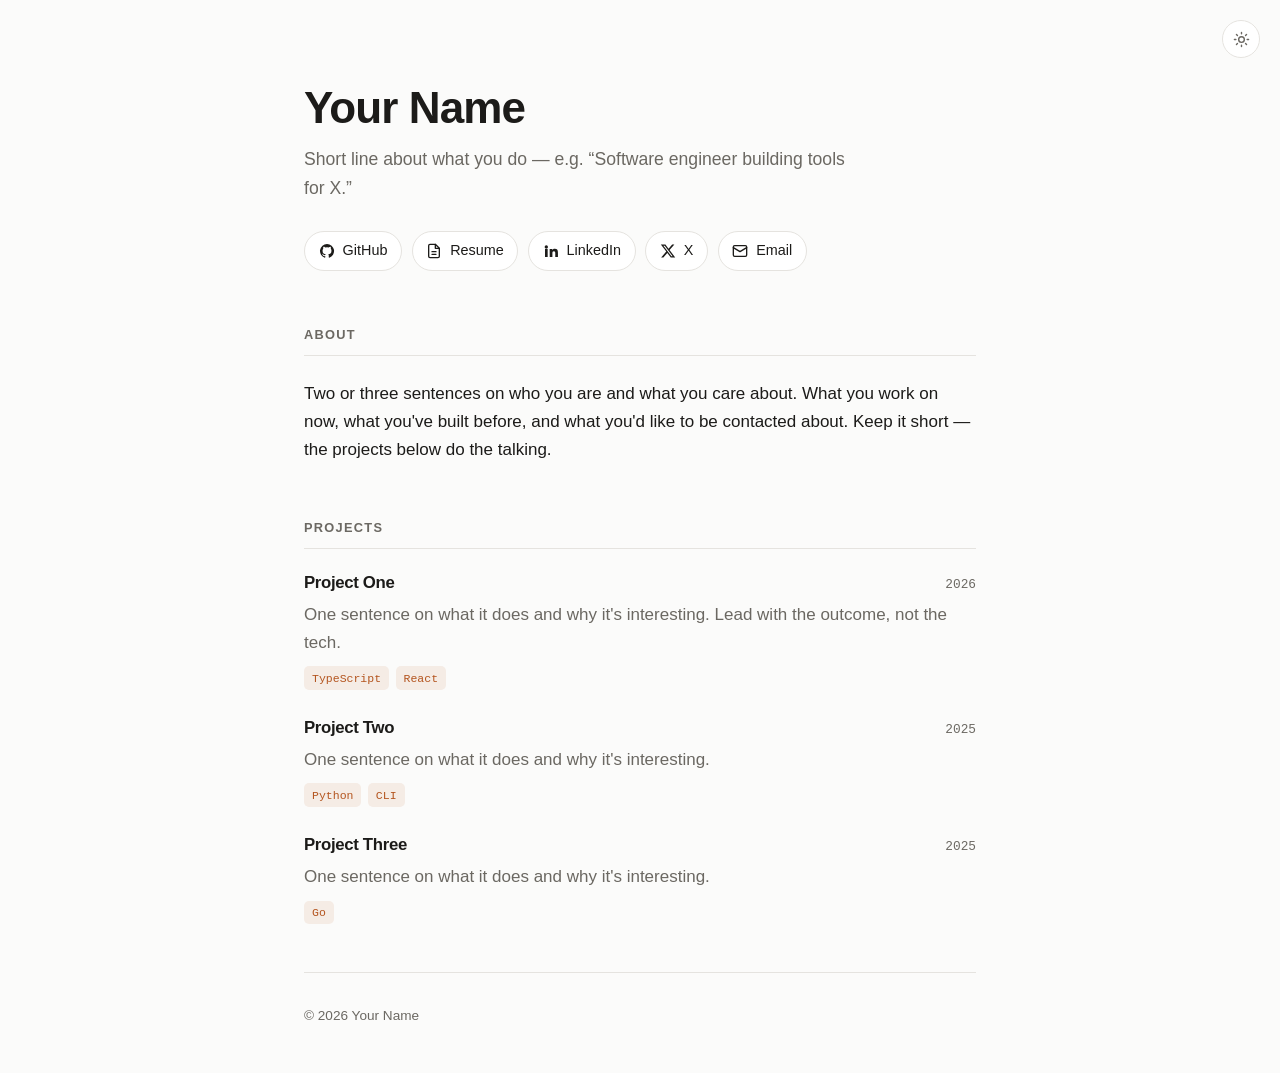
==== index.html @ d5c64ebb "Add personal site scaffold Static HTML/CSS/JS with no build step: intro and link row, about section," ====
<!DOCTYPE html>
<html lang="en">
<head>
  <meta charset="UTF-8">
  <meta name="viewport" content="width=device-width, initial-scale=1.0">
  <title>Your Name — Personal Site</title>
  <meta name="description" content="Personal site of Your Name — projects, writing, and links.">

  <!-- Open Graph / social preview -->
  <meta property="og:title" content="Your Name">
  <meta property="og:description" content="Projects, writing, and links.">
  <meta property="og:type" content="website">

  <link rel="stylesheet" href="styles.css">
  <link rel="icon" href="data:image/svg+xml,<svg xmlns='http://www.w3.org/2000/svg' viewBox='0 0 100 100'><text y='.9em' font-size='90'>👋</text></svg>">
</head>
<body>
  <button class="theme-toggle" id="themeToggle" aria-label="Toggle color theme" title="Toggle theme">
    <svg class="icon-sun" viewBox="0 0 24 24" aria-hidden="true"><circle cx="12" cy="12" r="4"/><path d="M12 2v2M12 20v2M4.9 4.9l1.4 1.4M17.7 17.7l1.4 1.4M2 12h2M20 12h2M4.9 19.1l1.4-1.4M17.7 6.3l1.4-1.4"/></svg>
    <svg class="icon-moon" viewBox="0 0 24 24" aria-hidden="true"><path d="M21 12.8A9 9 0 1111.2 3a7 7 0 009.8 9.8z"/></svg>
  </button>

  <main>
    <!-- ── Intro ─────────────────────────────────────────── -->
    <header class="intro">
      <h1>Your Name</h1>
      <p class="tagline">Short line about what you do — e.g. “Software engineer building tools for X.”</p>

      <nav class="links" aria-label="Profiles and documents">
        <a class="link-pill" href="https://github.com/yourhandle" rel="me noopener" target="_blank">
          <svg viewBox="0 0 24 24" aria-hidden="true"><path d="M12 1.5a10.5 10.5 0 00-3.32 20.47c.53.1.72-.23.72-.5v-1.8c-2.92.63-3.54-1.4-3.54-1.4-.48-1.22-1.17-1.55-1.17-1.55-.96-.65.07-.64.07-.64 1.06.08 1.61 1.09 1.61 1.09.94 1.6 2.47 1.14 3.07.87.1-.68.37-1.15.67-1.41-2.33-.27-4.78-1.17-4.78-5.19 0-1.15.41-2.09 1.09-2.82-.11-.27-.47-1.34.1-2.79 0 0 .88-.28 2.88 1.08a10 10 0 015.25 0c2-1.36 2.88-1.08 2.88-1.08.57 1.45.21 2.52.1 2.79.68.73 1.09 1.67 1.09 2.82 0 4.03-2.46 4.92-4.8 5.18.38.33.71.97.71 1.96v2.9c0 .28.19.61.73.5A10.5 10.5 0 0012 1.5z"/></svg>
          GitHub
        </a>
        <a class="link-pill" href="resume.pdf" target="_blank">
          <svg viewBox="0 0 24 24" aria-hidden="true" fill="none" stroke="currentColor" stroke-width="2"><path d="M14 2H6a2 2 0 00-2 2v16a2 2 0 002 2h12a2 2 0 002-2V8z"/><path d="M14 2v6h6M9 13h6M9 17h6"/></svg>
          Resume
        </a>
        <a class="link-pill" href="https://linkedin.com/in/yourhandle" rel="me noopener" target="_blank">
          <svg viewBox="0 0 24 24" aria-hidden="true"><path d="M4.98 3.5a2.5 2.5 0 11-.02 5 2.5 2.5 0 01.02-5zM3 9h4v12H3zM10 9h3.8v1.65h.05c.53-.95 1.83-1.95 3.77-1.95 4.03 0 4.78 2.5 4.78 5.75V21h-4v-5.65c0-1.35-.03-3.08-2-3.08-2 0-2.3 1.46-2.3 2.98V21h-4z"/></svg>
          LinkedIn
        </a>
        <a class="link-pill" href="https://x.com/yourhandle" rel="me noopener" target="_blank">
          <svg viewBox="0 0 24 24" aria-hidden="true"><path d="M18.24 2.25h3.31l-7.23 8.26 8.5 11.24h-6.65l-5.21-6.82-5.96 6.82H1.68l7.73-8.84L1.25 2.25h6.82l4.71 6.23zm-1.16 17.52h1.83L7.02 4.13H5.05z"/></svg>
          X
        </a>
        <a class="link-pill" href="mailto:you@example.com">
          <svg viewBox="0 0 24 24" aria-hidden="true" fill="none" stroke="currentColor" stroke-width="2"><rect x="2" y="4" width="20" height="16" rx="2"/><path d="M2 7l10 6 10-6"/></svg>
          Email
        </a>
      </nav>
    </header>

    <!-- ── About ─────────────────────────────────────────── -->
    <section class="section" id="about">
      <h2>About</h2>
      <p>
        Two or three sentences on who you are and what you care about. What you
        work on now, what you've built before, and what you'd like to be contacted
        about. Keep it short — the projects below do the talking.
      </p>
    </section>

    <!-- ── Projects ──────────────────────────────────────── -->
    <section class="section" id="projects">
      <h2>Projects</h2>
      <ul class="project-list">

        <li class="project">
          <div class="project-head">
            <h3><a href="https://github.com/yourhandle/project-one" target="_blank" rel="noopener">Project One</a></h3>
            <span class="year">2026</span>
          </div>
          <p>One sentence on what it does and why it's interesting. Lead with the outcome, not the tech.</p>
          <ul class="tags">
            <li>TypeScript</li>
            <li>React</li>
          </ul>
        </li>

        <li class="project">
          <div class="project-head">
            <h3><a href="https://github.com/yourhandle/project-two" target="_blank" rel="noopener">Project Two</a></h3>
            <span class="year">2025</span>
          </div>
          <p>One sentence on what it does and why it's interesting.</p>
          <ul class="tags">
            <li>Python</li>
            <li>CLI</li>
          </ul>
        </li>

        <li class="project">
          <div class="project-head">
            <h3><a href="https://github.com/yourhandle/project-three" target="_blank" rel="noopener">Project Three</a></h3>
            <span class="year">2025</span>
          </div>
          <p>One sentence on what it does and why it's interesting.</p>
          <ul class="tags">
            <li>Go</li>
          </ul>
        </li>

      </ul>
    </section>
  </main>

  <footer>
    <p>© <span id="year">2026</span> Your Name</p>
  </footer>

  <script src="main.js"></script>
</body>
</html>
---- styles.css ----
/* ── Design tokens ─────────────────────────────────────── */
:root {
  --bg:        #fbfbfa;
  --surface:   #ffffff;
  --border:    #e5e3df;
  --text:      #1c1b19;
  --text-soft: #6b6862;
  --accent:    #b4551f;
  --accent-bg: #f5ece5;

  --radius: 10px;
  --measure: 42rem;
  --font: ui-sans-serif, -apple-system, "Segoe UI", Roboto, Helvetica, Arial, sans-serif;
  --mono: ui-monospace, "SF Mono", "Cascadia Mono", Menlo, Consolas, monospace;
}

@media (prefers-color-scheme: dark) {
  :root {
    --bg:        #161513;
    --surface:   #1e1d1a;
    --border:    #33312d;
    --text:      #edeae4;
    --text-soft: #9d988f;
    --accent:    #e08b57;
    --accent-bg: #2a231d;
  }
}

/* Explicit toggle always wins over the media query. */
:root[data-theme="light"] {
  --bg: #fbfbfa; --surface: #ffffff; --border: #e5e3df;
  --text: #1c1b19; --text-soft: #6b6862;
  --accent: #b4551f; --accent-bg: #f5ece5;
}
:root[data-theme="dark"] {
  --bg: #161513; --surface: #1e1d1a; --border: #33312d;
  --text: #edeae4; --text-soft: #9d988f;
  --accent: #e08b57; --accent-bg: #2a231d;
}

/* ── Base ──────────────────────────────────────────────── */
* { box-sizing: border-box; }

body {
  margin: 0;
  padding: 0 1.5rem;
  background: var(--bg);
  color: var(--text);
  font-family: var(--font);
  font-size: 17px;
  line-height: 1.65;
  -webkit-font-smoothing: antialiased;
}

main { max-width: var(--measure); margin: 0 auto; padding: 5rem 0 3rem; }

h1, h2, h3 { line-height: 1.25; margin: 0; font-weight: 640; letter-spacing: -0.02em; }
p { margin: 0 0 1rem; }

a { color: var(--accent); text-decoration: none; }
a:hover { text-decoration: underline; text-underline-offset: 3px; }

:focus-visible {
  outline: 2px solid var(--accent);
  outline-offset: 3px;
  border-radius: 4px;
}

/* ── Intro ─────────────────────────────────────────────── */
.intro h1 { font-size: clamp(2rem, 6vw, 2.75rem); }

.tagline {
  color: var(--text-soft);
  font-size: 1.1rem;
  margin: 0.6rem 0 1.75rem;
  max-width: 34rem;
}

.links {
  display: flex;
  flex-wrap: wrap;
  gap: 0.6rem;
}

.link-pill {
  display: inline-flex;
  align-items: center;
  gap: 0.5rem;
  padding: 0.45rem 0.85rem;
  background: var(--surface);
  border: 1px solid var(--border);
  border-radius: 999px;
  color: var(--text);
  font-size: 0.9rem;
  font-weight: 520;
  transition: border-color 0.15s, color 0.15s, transform 0.15s;
}

.link-pill:hover {
  border-color: var(--accent);
  color: var(--accent);
  text-decoration: none;
  transform: translateY(-1px);
}

.link-pill svg { width: 16px; height: 16px; fill: currentColor; flex: none; }
.link-pill svg[stroke] { fill: none; stroke: currentColor; stroke-linecap: round; stroke-linejoin: round; }

/* ── Sections ──────────────────────────────────────────── */
.section { margin-top: 3.5rem; }

.section > h2 {
  font-size: 0.8rem;
  text-transform: uppercase;
  letter-spacing: 0.1em;
  color: var(--text-soft);
  font-weight: 600;
  padding-bottom: 0.75rem;
  margin-bottom: 1.5rem;
  border-bottom: 1px solid var(--border);
}

/* ── Projects ──────────────────────────────────────────── */
.project-list { list-style: none; margin: 0; padding: 0; display: grid; gap: 1.75rem; }

.project-head {
  display: flex;
  align-items: baseline;
  justify-content: space-between;
  gap: 1rem;
  margin-bottom: 0.35rem;
}

.project h3 { font-size: 1.05rem; }
.project h3 a { color: var(--text); }
.project h3 a:hover { color: var(--accent); }

.year { font-family: var(--mono); font-size: 0.8rem; color: var(--text-soft); flex: none; }

.project p { color: var(--text-soft); margin: 0 0 0.6rem; }

.tags { list-style: none; display: flex; flex-wrap: wrap; gap: 0.4rem; margin: 0; padding: 0; }

.tags li {
  font-family: var(--mono);
  font-size: 0.72rem;
  padding: 0.15rem 0.5rem;
  border-radius: 5px;
  background: var(--accent-bg);
  color: var(--accent);
}

/* ── Footer ────────────────────────────────────────────── */
footer {
  max-width: var(--measure);
  margin: 0 auto;
  padding: 2rem 0 3rem;
  border-top: 1px solid var(--border);
  color: var(--text-soft);
  font-size: 0.85rem;
}
footer p { margin: 0; }

/* ── Theme toggle ──────────────────────────────────────── */
.theme-toggle {
  position: fixed;
  top: 1.25rem;
  right: 1.25rem;
  width: 38px;
  height: 38px;
  display: grid;
  place-items: center;
  background: var(--surface);
  border: 1px solid var(--border);
  border-radius: 50%;
  color: var(--text-soft);
  cursor: pointer;
  transition: color 0.15s, border-color 0.15s;
}
.theme-toggle:hover { color: var(--accent); border-color: var(--accent); }

.theme-toggle svg {
  width: 17px; height: 17px;
  fill: none; stroke: currentColor; stroke-width: 2;
  stroke-linecap: round; stroke-linejoin: round;
}

/* Show exactly one icon: the one for the theme you'd switch *to*. */
.icon-moon { display: none; }
@media (prefers-color-scheme: dark) {
  .icon-sun { display: none; }
  .icon-moon { display: block; }
}
:root[data-theme="light"] .icon-sun  { display: block; }
:root[data-theme="light"] .icon-moon { display: none; }
:root[data-theme="dark"]  .icon-sun  { display: none; }
:root[data-theme="dark"]  .icon-moon { display: block; }

@media (prefers-reduced-motion: reduce) {
  * { transition: none !important; }
}
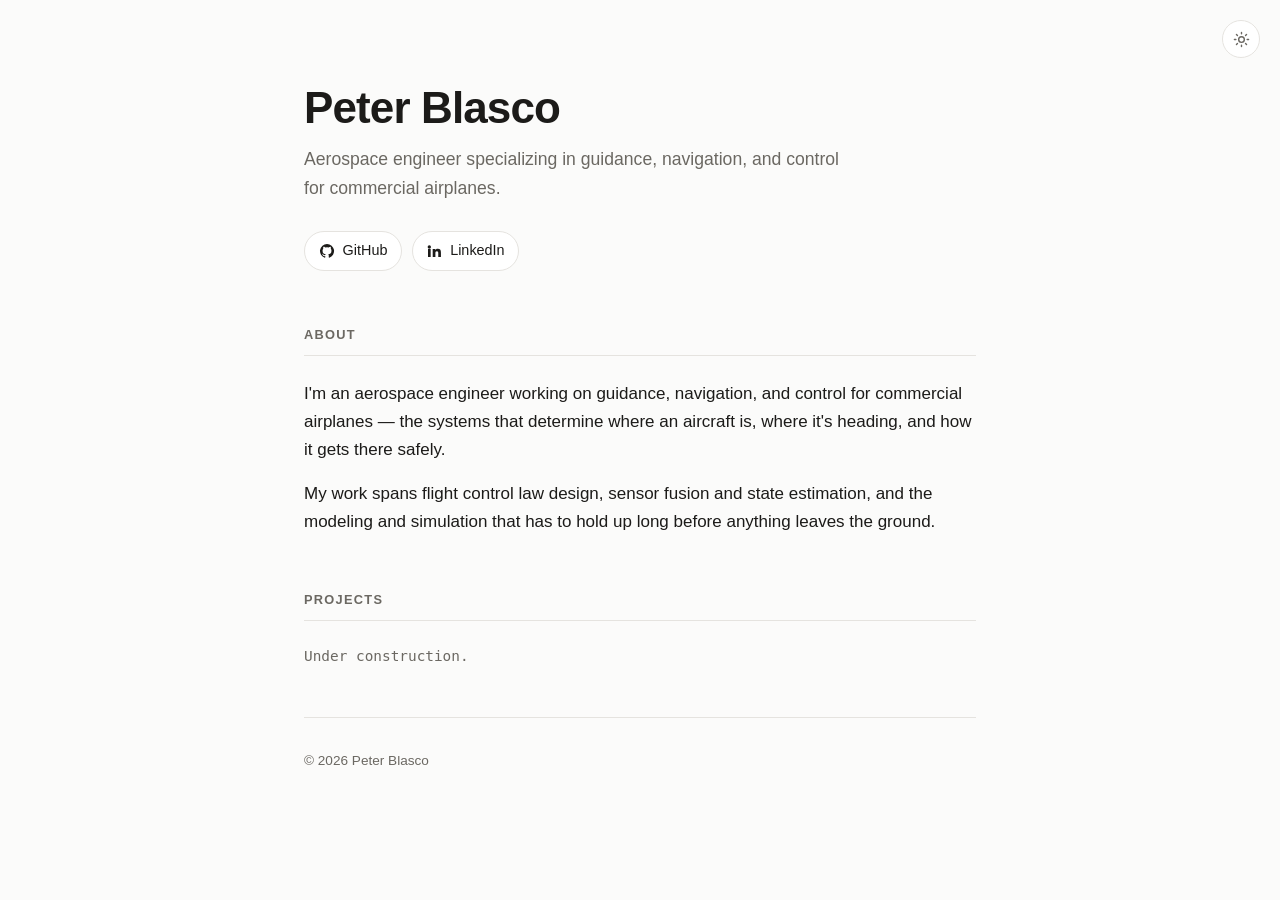
==== commit ebd19691: "Fill in real content, drop resume and contact links Set name, tagline, and about copy. Point GitHub " ====
--- a/index.html
+++ b/index.html
@@ -3,16 +3,16 @@
 <head>
   <meta charset="UTF-8">
   <meta name="viewport" content="width=device-width, initial-scale=1.0">
-  <title>Your Name — Personal Site</title>
-  <meta name="description" content="Personal site of Your Name — projects, writing, and links.">
+  <title>Peter Blasco</title>
+  <meta name="description" content="Peter Blasco — aerospace engineer working on guidance, navigation, and control for commercial airplanes.">
 
   <!-- Open Graph / social preview -->
-  <meta property="og:title" content="Your Name">
-  <meta property="og:description" content="Projects, writing, and links.">
+  <meta property="og:title" content="Peter Blasco">
+  <meta property="og:description" content="Aerospace engineer working on guidance, navigation, and control for commercial airplanes.">
   <meta property="og:type" content="website">
 
   <link rel="stylesheet" href="styles.css">
-  <link rel="icon" href="data:image/svg+xml,<svg xmlns='http://www.w3.org/2000/svg' viewBox='0 0 100 100'><text y='.9em' font-size='90'>👋</text></svg>">
+  <link rel="icon" href="data:image/svg+xml,<svg xmlns='http://www.w3.org/2000/svg' viewBox='0 0 100 100'><text y='.9em' font-size='90'>✈️</text></svg>">
 </head>
 <body>
   <button class="theme-toggle" id="themeToggle" aria-label="Toggle color theme" title="Toggle theme">
@@ -23,29 +23,17 @@
   <main>
     <!-- ── Intro ─────────────────────────────────────────── -->
     <header class="intro">
-      <h1>Your Name</h1>
-      <p class="tagline">Short line about what you do — e.g. “Software engineer building tools for X.”</p>
+      <h1>Peter Blasco</h1>
+      <p class="tagline">Aerospace engineer specializing in guidance, navigation, and control for commercial airplanes.</p>
 
-      <nav class="links" aria-label="Profiles and documents">
-        <a class="link-pill" href="https://github.com/yourhandle" rel="me noopener" target="_blank">
+      <nav class="links" aria-label="Profiles">
+        <a class="link-pill" href="https://github.com/PeterBlasco" rel="me noopener" target="_blank">
           <svg viewBox="0 0 24 24" aria-hidden="true"><path d="M12 1.5a10.5 10.5 0 00-3.32 20.47c.53.1.72-.23.72-.5v-1.8c-2.92.63-3.54-1.4-3.54-1.4-.48-1.22-1.17-1.55-1.17-1.55-.96-.65.07-.64.07-.64 1.06.08 1.61 1.09 1.61 1.09.94 1.6 2.47 1.14 3.07.87.1-.68.37-1.15.67-1.41-2.33-.27-4.78-1.17-4.78-5.19 0-1.15.41-2.09 1.09-2.82-.11-.27-.47-1.34.1-2.79 0 0 .88-.28 2.88 1.08a10 10 0 015.25 0c2-1.36 2.88-1.08 2.88-1.08.57 1.45.21 2.52.1 2.79.68.73 1.09 1.67 1.09 2.82 0 4.03-2.46 4.92-4.8 5.18.38.33.71.97.71 1.96v2.9c0 .28.19.61.73.5A10.5 10.5 0 0012 1.5z"/></svg>
           GitHub
-        </a>
-        <a class="link-pill" href="resume.pdf" target="_blank">
-          <svg viewBox="0 0 24 24" aria-hidden="true" fill="none" stroke="currentColor" stroke-width="2"><path d="M14 2H6a2 2 0 00-2 2v16a2 2 0 002 2h12a2 2 0 002-2V8z"/><path d="M14 2v6h6M9 13h6M9 17h6"/></svg>
-          Resume
         </a>
         <a class="link-pill" href="https://linkedin.com/in/yourhandle" rel="me noopener" target="_blank">
           <svg viewBox="0 0 24 24" aria-hidden="true"><path d="M4.98 3.5a2.5 2.5 0 11-.02 5 2.5 2.5 0 01.02-5zM3 9h4v12H3zM10 9h3.8v1.65h.05c.53-.95 1.83-1.95 3.77-1.95 4.03 0 4.78 2.5 4.78 5.75V21h-4v-5.65c0-1.35-.03-3.08-2-3.08-2 0-2.3 1.46-2.3 2.98V21h-4z"/></svg>
           LinkedIn
-        </a>
-        <a class="link-pill" href="https://x.com/yourhandle" rel="me noopener" target="_blank">
-          <svg viewBox="0 0 24 24" aria-hidden="true"><path d="M18.24 2.25h3.31l-7.23 8.26 8.5 11.24h-6.65l-5.21-6.82-5.96 6.82H1.68l7.73-8.84L1.25 2.25h6.82l4.71 6.23zm-1.16 17.52h1.83L7.02 4.13H5.05z"/></svg>
-          X
-        </a>
-        <a class="link-pill" href="mailto:you@example.com">
-          <svg viewBox="0 0 24 24" aria-hidden="true" fill="none" stroke="currentColor" stroke-width="2"><rect x="2" y="4" width="20" height="16" rx="2"/><path d="M2 7l10 6 10-6"/></svg>
-          Email
         </a>
       </nav>
     </header>
@@ -54,58 +42,26 @@
     <section class="section" id="about">
       <h2>About</h2>
       <p>
-        Two or three sentences on who you are and what you care about. What you
-        work on now, what you've built before, and what you'd like to be contacted
-        about. Keep it short — the projects below do the talking.
+        I'm an aerospace engineer working on guidance, navigation, and control
+        for commercial airplanes — the systems that determine where an aircraft
+        is, where it's heading, and how it gets there safely.
+      </p>
+      <p>
+        My work spans flight control law design, sensor fusion and state
+        estimation, and the modeling and simulation that has to hold up long
+        before anything leaves the ground.
       </p>
     </section>
 
     <!-- ── Projects ──────────────────────────────────────── -->
     <section class="section" id="projects">
       <h2>Projects</h2>
-      <ul class="project-list">
-
-        <li class="project">
-          <div class="project-head">
-            <h3><a href="https://github.com/yourhandle/project-one" target="_blank" rel="noopener">Project One</a></h3>
-            <span class="year">2026</span>
-          </div>
-          <p>One sentence on what it does and why it's interesting. Lead with the outcome, not the tech.</p>
-          <ul class="tags">
-            <li>TypeScript</li>
-            <li>React</li>
-          </ul>
-        </li>
-
-        <li class="project">
-          <div class="project-head">
-            <h3><a href="https://github.com/yourhandle/project-two" target="_blank" rel="noopener">Project Two</a></h3>
-            <span class="year">2025</span>
-          </div>
-          <p>One sentence on what it does and why it's interesting.</p>
-          <ul class="tags">
-            <li>Python</li>
-            <li>CLI</li>
-          </ul>
-        </li>
-
-        <li class="project">
-          <div class="project-head">
-            <h3><a href="https://github.com/yourhandle/project-three" target="_blank" rel="noopener">Project Three</a></h3>
-            <span class="year">2025</span>
-          </div>
-          <p>One sentence on what it does and why it's interesting.</p>
-          <ul class="tags">
-            <li>Go</li>
-          </ul>
-        </li>
-
-      </ul>
+      <p class="placeholder">Under construction.</p>
     </section>
   </main>
 
   <footer>
-    <p>© <span id="year">2026</span> Your Name</p>
+    <p>© <span id="year">2026</span> Peter Blasco</p>
   </footer>
 
   <script src="main.js"></script>
--- a/styles.css
+++ b/styles.css
@@ -120,7 +120,15 @@
   border-bottom: 1px solid var(--border);
 }
 
+.placeholder {
+  color: var(--text-soft);
+  font-family: var(--mono);
+  font-size: 0.9rem;
+  margin: 0;
+}
+
 /* ── Projects ──────────────────────────────────────────── */
+/* Unused while the section is a placeholder — kept for the real entries. */
 .project-list { list-style: none; margin: 0; padding: 0; display: grid; gap: 1.75rem; }
 
 .project-head {
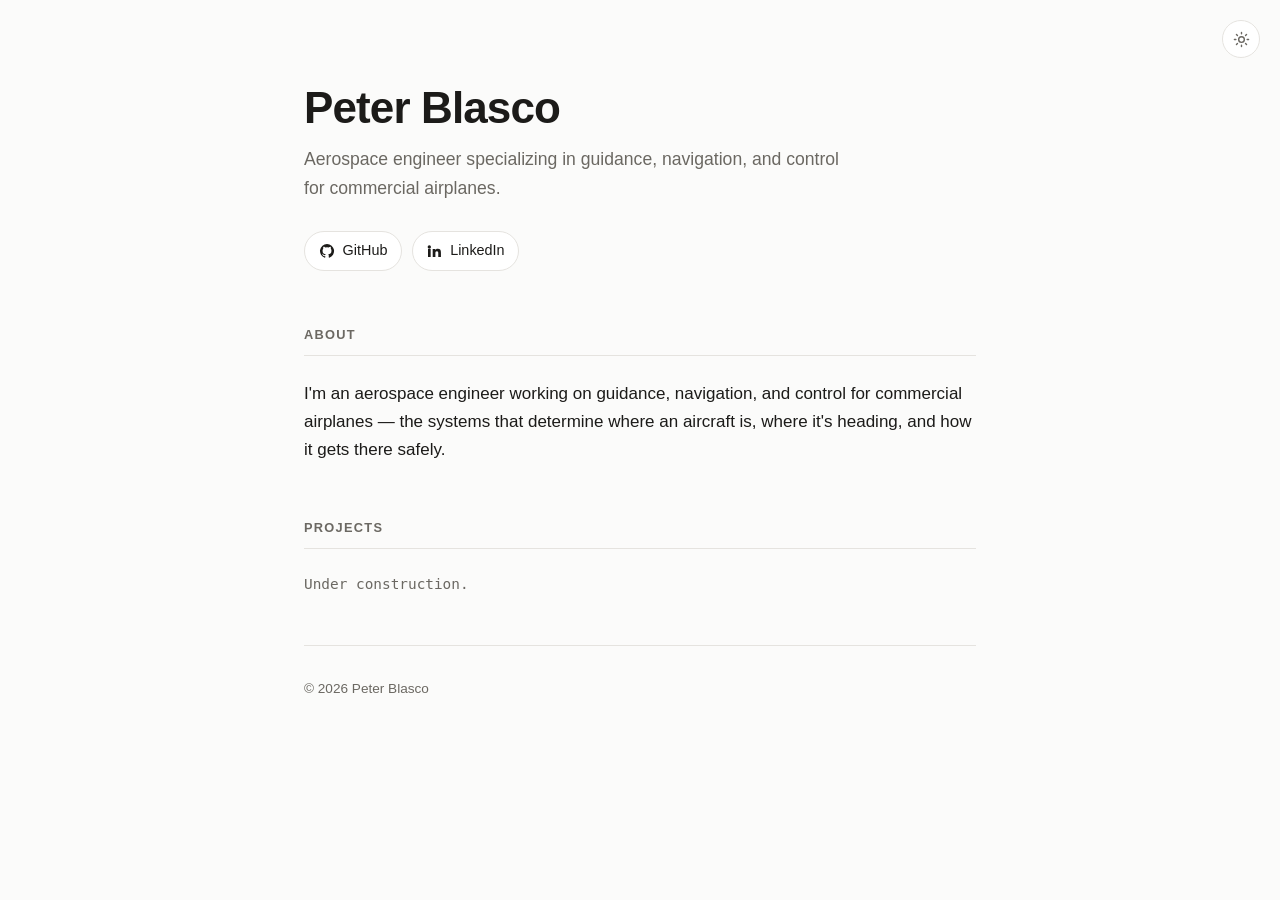
==== commit dff13df8: "Minor update to remove 2nd sentence" ====
--- a/index.html
+++ b/index.html
@@ -31,7 +31,7 @@
           <svg viewBox="0 0 24 24" aria-hidden="true"><path d="M12 1.5a10.5 10.5 0 00-3.32 20.47c.53.1.72-.23.72-.5v-1.8c-2.92.63-3.54-1.4-3.54-1.4-.48-1.22-1.17-1.55-1.17-1.55-.96-.65.07-.64.07-.64 1.06.08 1.61 1.09 1.61 1.09.94 1.6 2.47 1.14 3.07.87.1-.68.37-1.15.67-1.41-2.33-.27-4.78-1.17-4.78-5.19 0-1.15.41-2.09 1.09-2.82-.11-.27-.47-1.34.1-2.79 0 0 .88-.28 2.88 1.08a10 10 0 015.25 0c2-1.36 2.88-1.08 2.88-1.08.57 1.45.21 2.52.1 2.79.68.73 1.09 1.67 1.09 2.82 0 4.03-2.46 4.92-4.8 5.18.38.33.71.97.71 1.96v2.9c0 .28.19.61.73.5A10.5 10.5 0 0012 1.5z"/></svg>
           GitHub
         </a>
-        <a class="link-pill" href="https://linkedin.com/in/yourhandle" rel="me noopener" target="_blank">
+        <a class="link-pill" href="https://www.linkedin.com/in/peter-blasco-78541167" rel="me noopener" target="_blank">
           <svg viewBox="0 0 24 24" aria-hidden="true"><path d="M4.98 3.5a2.5 2.5 0 11-.02 5 2.5 2.5 0 01.02-5zM3 9h4v12H3zM10 9h3.8v1.65h.05c.53-.95 1.83-1.95 3.77-1.95 4.03 0 4.78 2.5 4.78 5.75V21h-4v-5.65c0-1.35-.03-3.08-2-3.08-2 0-2.3 1.46-2.3 2.98V21h-4z"/></svg>
           LinkedIn
         </a>
@@ -45,11 +45,6 @@
         I'm an aerospace engineer working on guidance, navigation, and control
         for commercial airplanes — the systems that determine where an aircraft
         is, where it's heading, and how it gets there safely.
-      </p>
-      <p>
-        My work spans flight control law design, sensor fusion and state
-        estimation, and the modeling and simulation that has to hold up long
-        before anything leaves the ground.
       </p>
     </section>
 
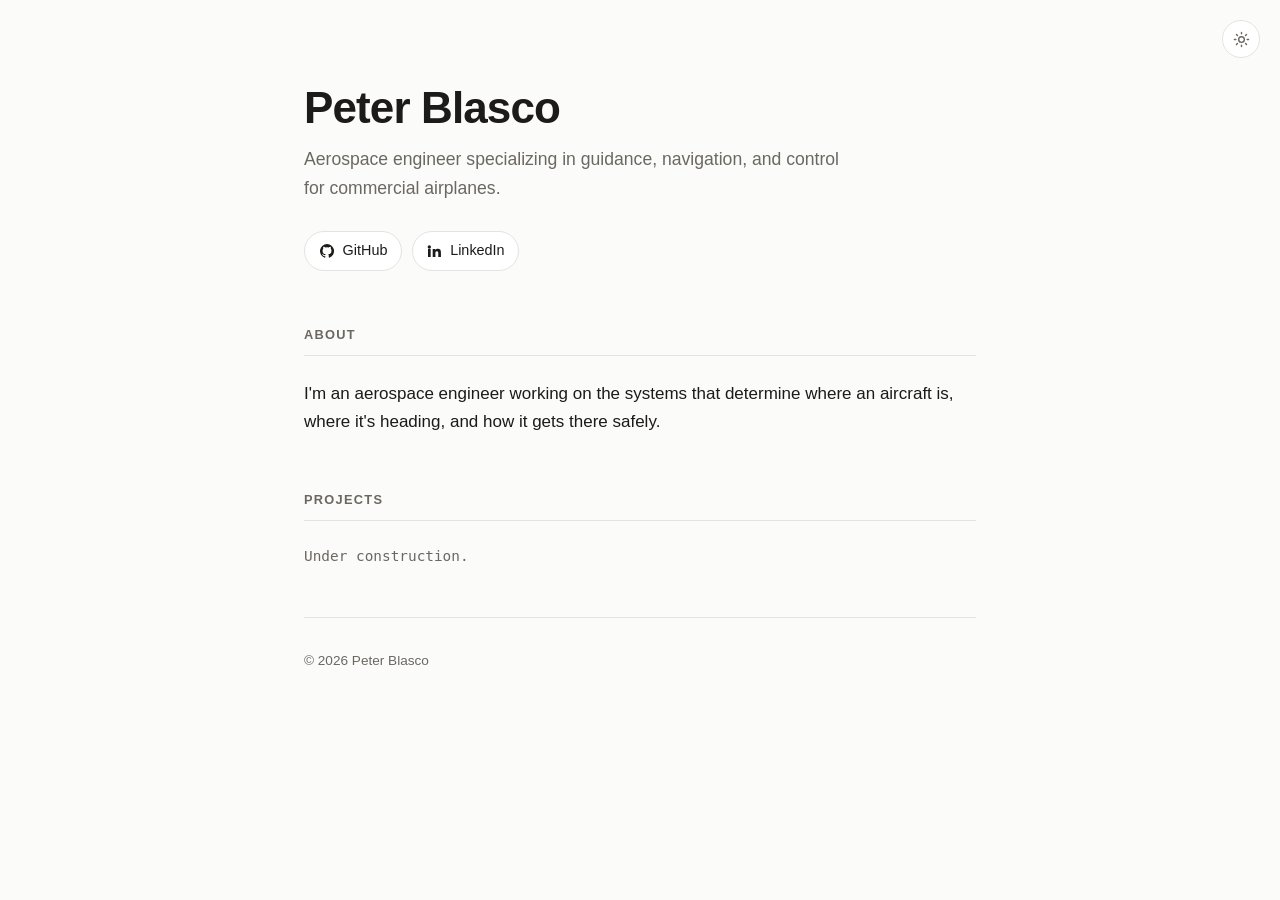
==== commit bc4b5080: "Minor update to intro" ====
--- a/index.html
+++ b/index.html
@@ -42,8 +42,7 @@
     <section class="section" id="about">
       <h2>About</h2>
       <p>
-        I'm an aerospace engineer working on guidance, navigation, and control
-        for commercial airplanes — the systems that determine where an aircraft
+        I'm an aerospace engineer working on the systems that determine where an aircraft
         is, where it's heading, and how it gets there safely.
       </p>
     </section>
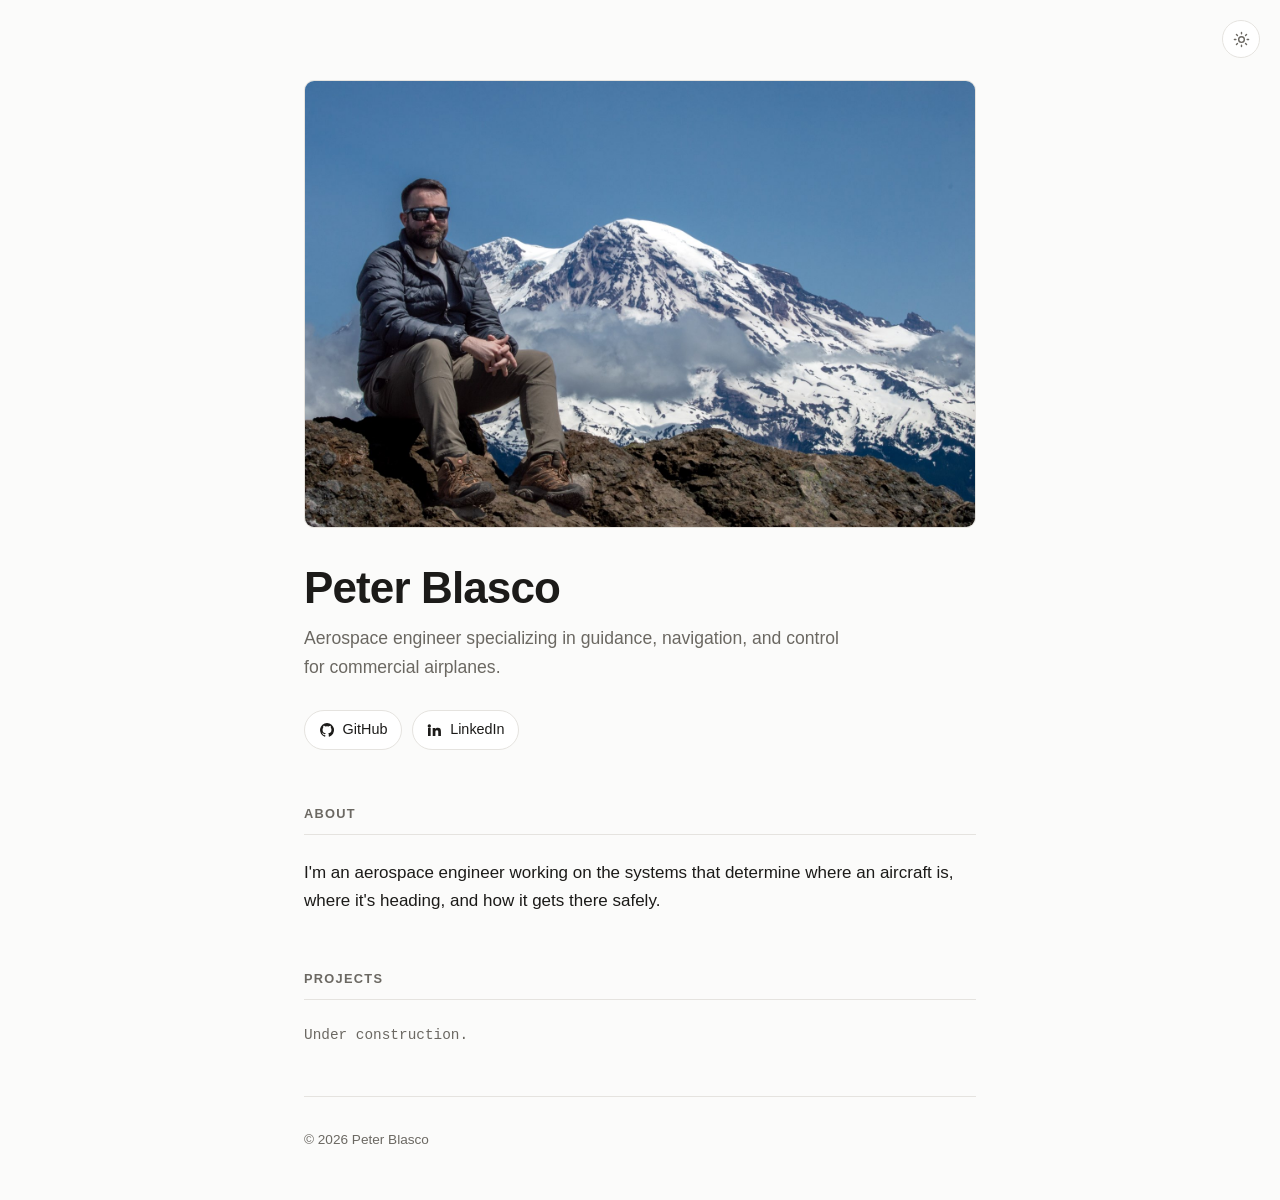
==== commit 54f33861: "Add header photo as a full-width banner Mount Rainier shot sits above the name. Intrinsic width/heig" ====
--- a/index.html
+++ b/index.html
@@ -23,6 +23,9 @@
   <main>
     <!-- ── Intro ─────────────────────────────────────────── -->
     <header class="intro">
+      <img class="banner" src="images/profile.jpg" width="1600" height="1064"
+           alt="Peter Blasco seated on a rocky outcrop with Mount Rainier rising behind him.">
+
       <h1>Peter Blasco</h1>
       <p class="tagline">Aerospace engineer specializing in guidance, navigation, and control for commercial airplanes.</p>
 
--- a/styles.css
+++ b/styles.css
@@ -68,6 +68,17 @@
 
 /* ── Intro ─────────────────────────────────────────────── */
 .intro h1 { font-size: clamp(2rem, 6vw, 2.75rem); }
+
+/* width/height attributes on the tag reserve the aspect ratio, so the
+   text below doesn't jump once the image loads. */
+.banner {
+  display: block;
+  width: 100%;
+  height: auto;
+  margin-bottom: 2rem;
+  border: 1px solid var(--border);
+  border-radius: var(--radius);
+}
 
 .tagline {
   color: var(--text-soft);
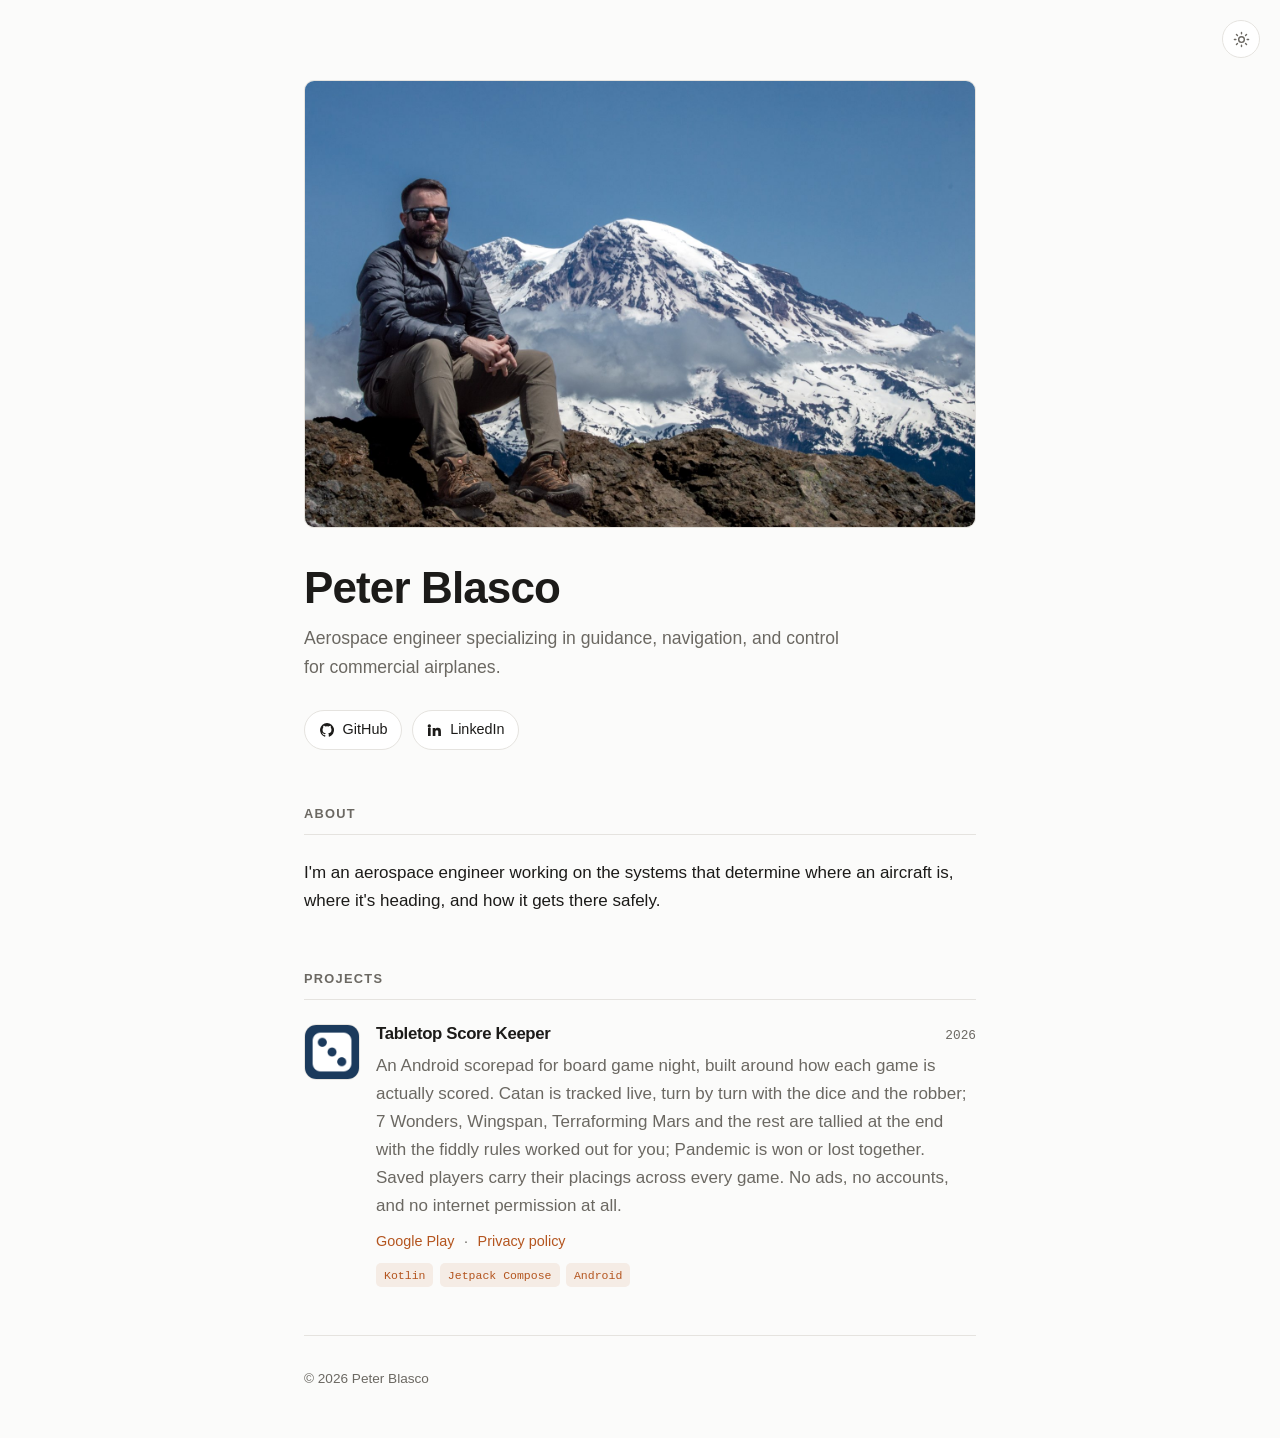
==== commit 3731a4d0: "Add Tabletop Score Keeper to Projects The app is live on Google Play, so the placeholder gives way t" ====
--- a/index.html
+++ b/index.html
@@ -53,7 +53,39 @@
     <!-- ── Projects ──────────────────────────────────────── -->
     <section class="section" id="projects">
       <h2>Projects</h2>
-      <p class="placeholder">Under construction.</p>
+      <ul class="project-list">
+        <!-- The app's GitHub repo is private, so the entry links to the Play listing,
+             which is the public face of it, rather than to the code. -->
+        <li class="project has-icon">
+          <img class="project-icon" src="images/tabletop-score-keeper.png" width="56" height="56"
+               alt="" loading="lazy">
+          <div>
+            <div class="project-head">
+              <h3><a href="https://play.google.com/store/apps/details?id=com.peterblasco.tabletopscorekeeper"
+                     rel="noopener" target="_blank">Tabletop Score Keeper</a></h3>
+              <span class="year">2026</span>
+            </div>
+            <p>
+              An Android scorepad for board game night, built around how each game is actually
+              scored. Catan is tracked live, turn by turn with the dice and the robber; 7 Wonders,
+              Wingspan, Terraforming Mars and the rest are tallied at the end with the fiddly rules
+              worked out for you; Pandemic is won or lost together. Saved players carry their
+              placings across every game. No ads, no accounts, and no internet permission at all.
+            </p>
+            <p class="project-links">
+              <a href="https://play.google.com/store/apps/details?id=com.peterblasco.tabletopscorekeeper"
+                 rel="noopener" target="_blank">Google Play</a>
+              <span aria-hidden="true">·</span>
+              <a href="privacy/tabletop-score-keeper.html">Privacy policy</a>
+            </p>
+            <ul class="tags" aria-label="Built with">
+              <li>Kotlin</li>
+              <li>Jetpack Compose</li>
+              <li>Android</li>
+            </ul>
+          </div>
+        </li>
+      </ul>
     </section>
   </main>
 
--- a/styles.css
+++ b/styles.css
@@ -131,6 +131,17 @@
   border-bottom: 1px solid var(--border);
 }
 
+/* Prose bullet list. Scoped to its own class because .tags is a ul too, and a bare
+   ul rule would fight it. */
+.prose-list {
+  margin: 0 0 1rem;
+  padding-left: 1.15rem;
+}
+
+.prose-list li {
+  margin-bottom: 0.4rem;
+}
+
 .placeholder {
   color: var(--text-soft);
   font-family: var(--mono);
@@ -139,8 +150,27 @@
 }
 
 /* ── Projects ──────────────────────────────────────────── */
-/* Unused while the section is a placeholder — kept for the real entries. */
 .project-list { list-style: none; margin: 0; padding: 0; display: grid; gap: 1.75rem; }
+
+/* An entry with an app icon puts it in a column of its own, so the text keeps one left
+   edge instead of wrapping under the image. Entries without one stay plain blocks. */
+.project.has-icon {
+  display: grid;
+  grid-template-columns: 56px minmax(0, 1fr);
+  gap: 0 1rem;
+  align-items: start;
+}
+
+/* Store icons are full-bleed squares — Play rounds them itself — so the corner is ours to
+   add. 22% is close to the launcher's squircle; the border keeps a dark icon from
+   dissolving into the dark theme. */
+.project-icon {
+  display: block;
+  width: 56px;
+  height: 56px;
+  border-radius: 22%;
+  border: 1px solid var(--border);
+}
 
 .project-head {
   display: flex;
@@ -157,6 +187,9 @@
 .year { font-family: var(--mono); font-size: 0.8rem; color: var(--text-soft); flex: none; }
 
 .project p { color: var(--text-soft); margin: 0 0 0.6rem; }
+
+.project-links { font-size: 0.9rem; }
+.project-links span { margin: 0 0.35rem; }
 
 .tags { list-style: none; display: flex; flex-wrap: wrap; gap: 0.4rem; margin: 0; padding: 0; }
 
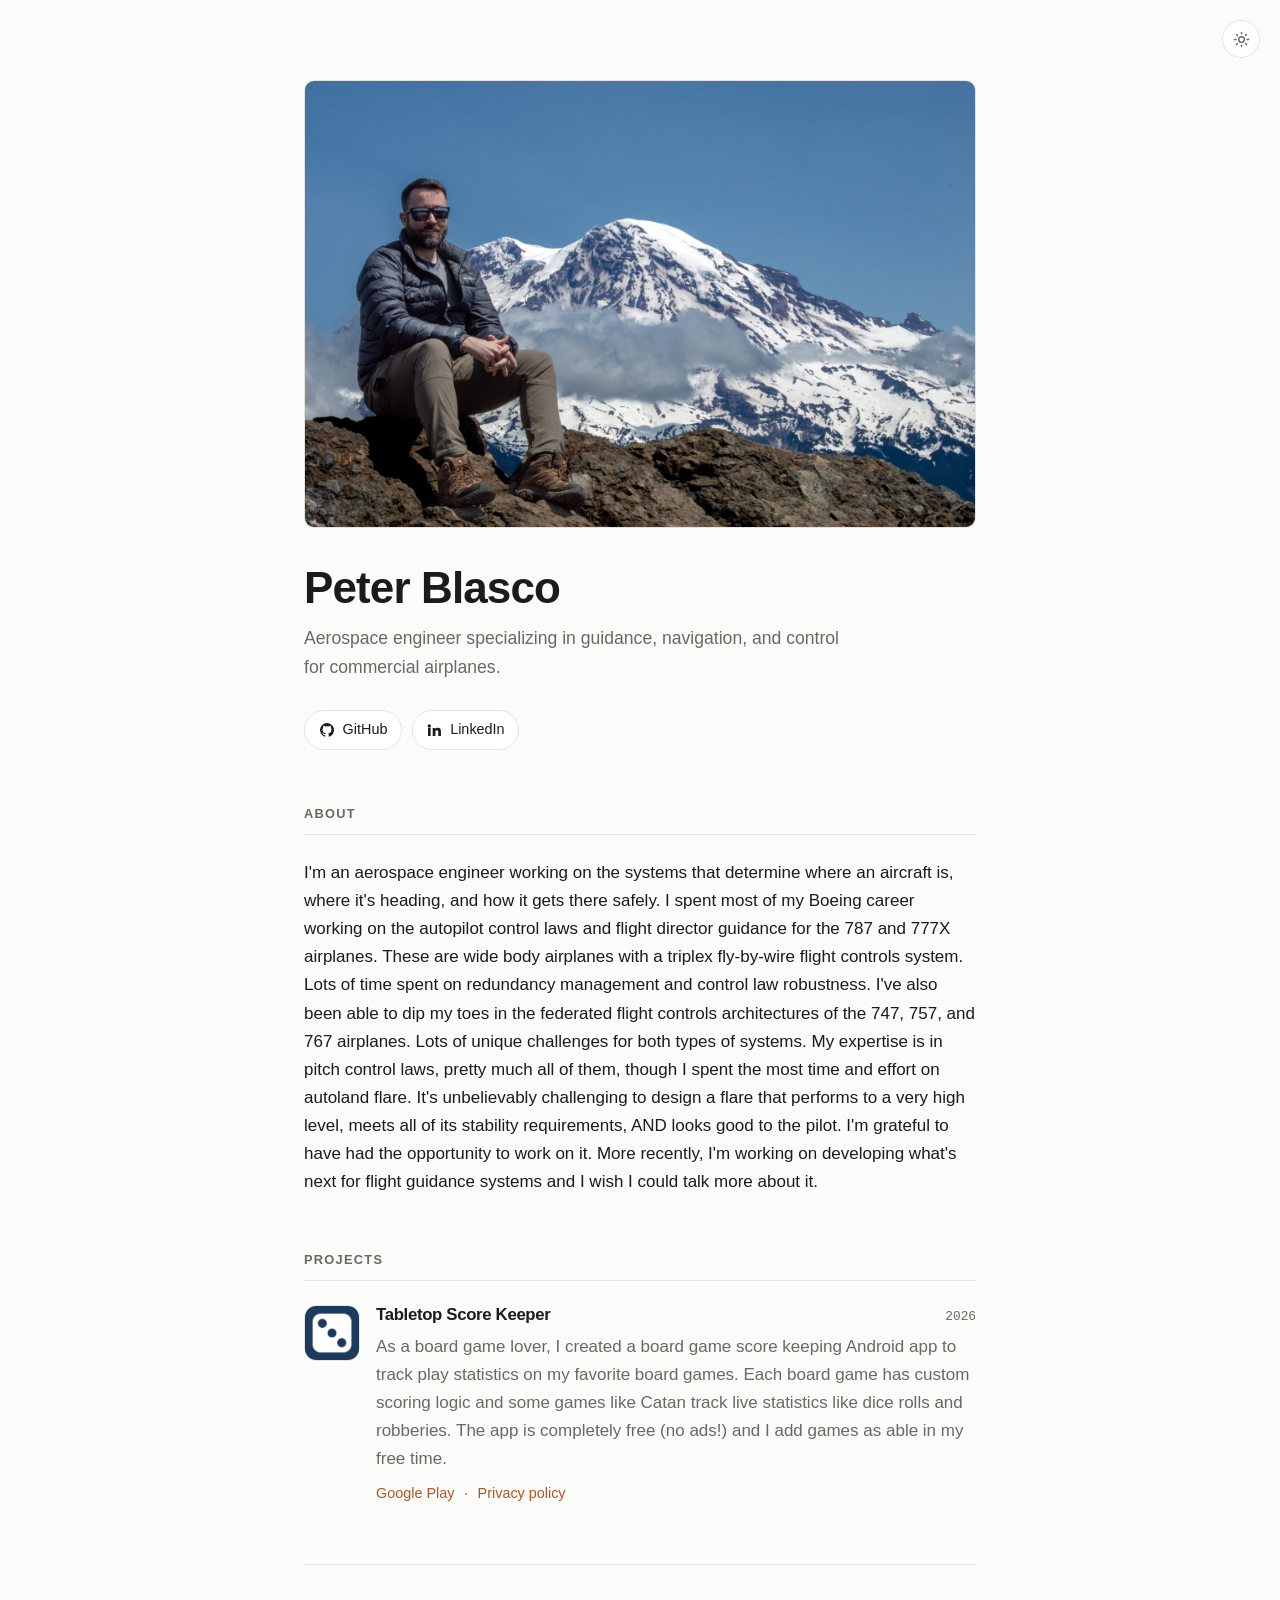
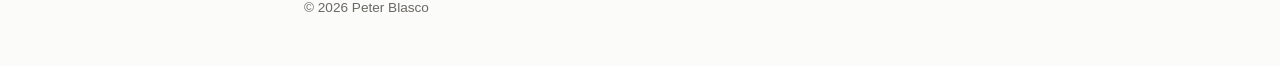
==== commit dcaa74d7: "Expand About and rewrite the Tabletop Score Keeper entry About now covers the 787/777X autopilot and" ====
--- a/index.html
+++ b/index.html
@@ -46,7 +46,16 @@
       <h2>About</h2>
       <p>
         I'm an aerospace engineer working on the systems that determine where an aircraft
-        is, where it's heading, and how it gets there safely.
+        is, where it's heading, and how it gets there safely. I spent most of my Boeing career working on the 
+        autopilot control laws and flight director guidance for the 787 and 777X airplanes. These are 
+        wide body airplanes with a triplex fly-by-wire flight controls system. Lots of time spent on redundancy 
+        management and control law robustness. I've also been able to dip my toes in the federated flight controls
+        architectures of the 747, 757, and 767 airplanes. Lots of unique challenges for both types of systems. My 
+        expertise is in pitch control laws, pretty much all of them, though I spent the most time and effort on 
+        autoland flare. It's unbelievably challenging to design a flare that performs to a very high level, meets 
+        all of its stability requirements, AND looks good to the pilot. I'm grateful to have had the opportunity to 
+        work on it. More recently, I'm working on developing what's next for flight guidance systems and I wish I 
+        could talk more about it.
       </p>
     </section>
 
@@ -54,8 +63,6 @@
     <section class="section" id="projects">
       <h2>Projects</h2>
       <ul class="project-list">
-        <!-- The app's GitHub repo is private, so the entry links to the Play listing,
-             which is the public face of it, rather than to the code. -->
         <li class="project has-icon">
           <img class="project-icon" src="images/tabletop-score-keeper.png" width="56" height="56"
                alt="" loading="lazy">
@@ -66,11 +73,7 @@
               <span class="year">2026</span>
             </div>
             <p>
-              An Android scorepad for board game night, built around how each game is actually
-              scored. Catan is tracked live, turn by turn with the dice and the robber; 7 Wonders,
-              Wingspan, Terraforming Mars and the rest are tallied at the end with the fiddly rules
-              worked out for you; Pandemic is won or lost together. Saved players carry their
-              placings across every game. No ads, no accounts, and no internet permission at all.
+              As a board game lover, I created a board game score keeping Android app to track play statistics on my favorite board games. Each board game has custom scoring logic and some games like Catan track live statistics like dice rolls and robberies. The app is completely free (no ads!) and I add games as able in my free time.
             </p>
             <p class="project-links">
               <a href="https://play.google.com/store/apps/details?id=com.peterblasco.tabletopscorekeeper"
@@ -78,11 +81,6 @@
               <span aria-hidden="true">·</span>
               <a href="privacy/tabletop-score-keeper.html">Privacy policy</a>
             </p>
-            <ul class="tags" aria-label="Built with">
-              <li>Kotlin</li>
-              <li>Jetpack Compose</li>
-              <li>Android</li>
-            </ul>
           </div>
         </li>
       </ul>
